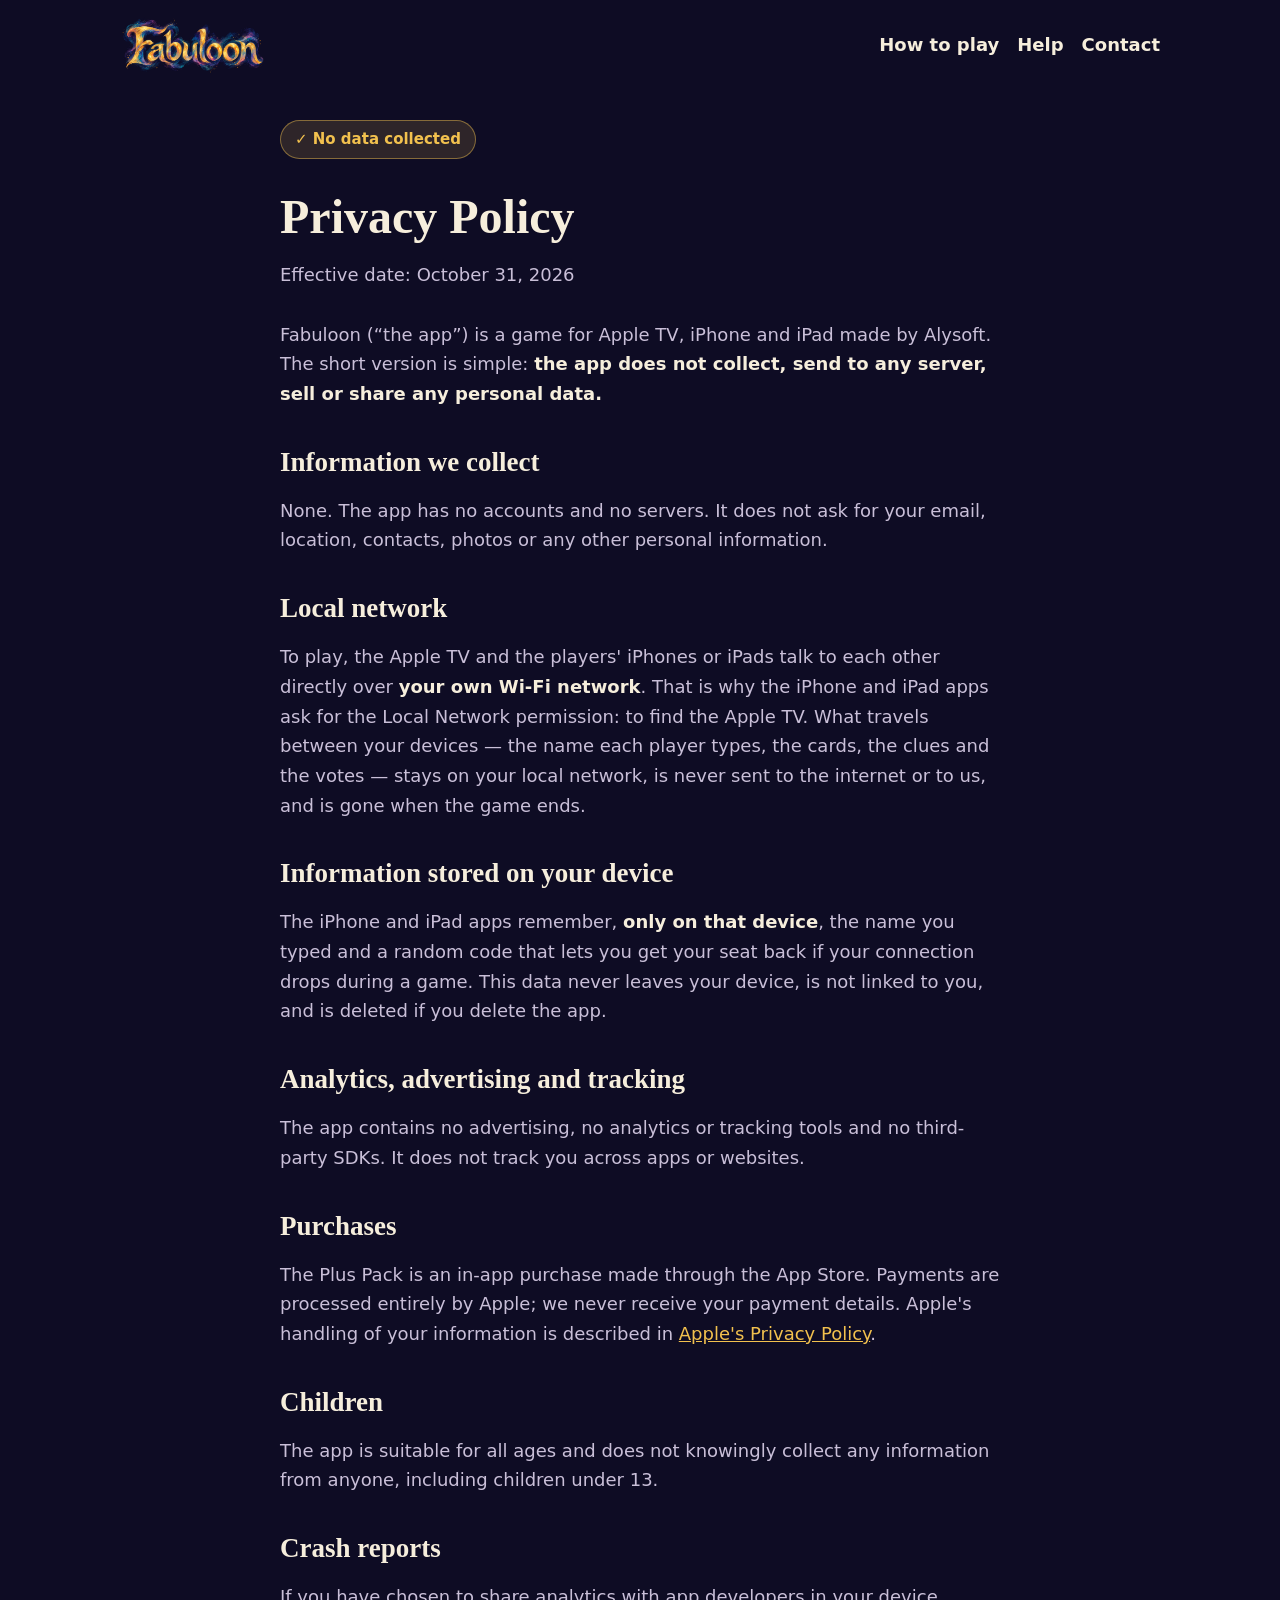
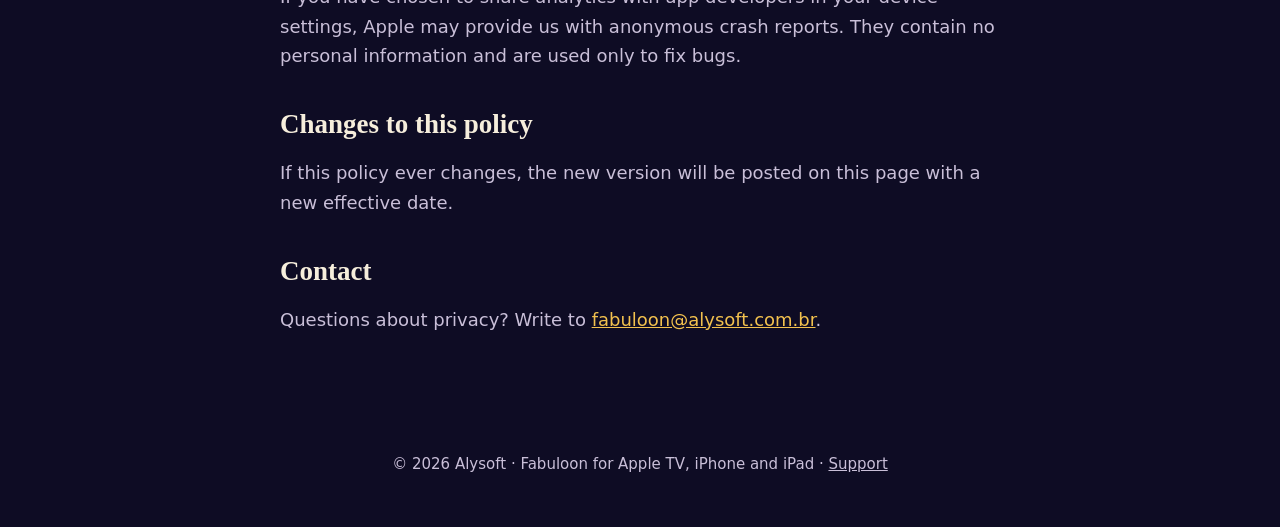
==== privacy.html @ 10f16127 "Support and privacy pages for Fabuloon Co-Authored-By: Claude Opus 5.5 <noreply@anthropic.com>" ====
<!doctype html>
<html lang="en">
<head>
<meta charset="utf-8">
<meta name="viewport" content="width=device-width, initial-scale=1">
<title>Fabuloon — Privacy Policy</title>
<meta name="description" content="Privacy Policy for Fabuloon (Apple TV, iPhone and iPad). The app collects no personal data.">
<meta name="theme-color" content="#0e0c24">
<link rel="icon" href="img/favicon.png"><link rel="apple-touch-icon" href="img/apple-touch-icon.png">
<link rel="stylesheet" href="style.css">
</head>
<body>
<div class="top">
  <a href="./"><img src="img/logo.png" alt="Fabuloon"></a>
  <nav><a href="./#how">How to play</a><a href="./#help">Help</a><a href="./#contact">Contact</a></nav>
</div>
<article class="doc">
  <span class="pill">✓ No data collected</span>
  <h1>Privacy Policy</h1>
  <p class="sub">Effective date: October 31, 2026</p>

  <p>Fabuloon (“the app”) is a game for Apple TV, iPhone and iPad made by Alysoft. The short version is simple: <b>the app does not collect, send to any server, sell or share any personal data.</b></p>

  <h2>Information we collect</h2>
  <p>None. The app has no accounts and no servers. It does not ask for your email, location, contacts, photos or any other personal information.</p>

  <h2>Local network</h2>
  <p>To play, the Apple TV and the players' iPhones or iPads talk to each other directly over <b>your own Wi‑Fi network</b>. That is why the iPhone and iPad apps ask for the Local Network permission: to find the Apple TV. What travels between your devices — the name each player types, the cards, the clues and the votes — stays on your local network, is never sent to the internet or to us, and is gone when the game ends.</p>

  <h2>Information stored on your device</h2>
  <p>The iPhone and iPad apps remember, <b>only on that device</b>, the name you typed and a random code that lets you get your seat back if your connection drops during a game. This data never leaves your device, is not linked to you, and is deleted if you delete the app.</p>

  <h2>Analytics, advertising and tracking</h2>
  <p>The app contains no advertising, no analytics or tracking tools and no third-party SDKs. It does not track you across apps or websites.</p>

  <h2>Purchases</h2>
  <p>The Plus Pack is an in-app purchase made through the App Store. Payments are processed entirely by Apple; we never receive your payment details. Apple's handling of your information is described in <a href="https://www.apple.com/legal/privacy/" rel="noopener">Apple's Privacy Policy</a>.</p>

  <h2>Children</h2>
  <p>The app is suitable for all ages and does not knowingly collect any information from anyone, including children under 13.</p>

  <h2>Crash reports</h2>
  <p>If you have chosen to share analytics with app developers in your device settings, Apple may provide us with anonymous crash reports. They contain no personal information and are used only to fix bugs.</p>

  <h2>Changes to this policy</h2>
  <p>If this policy ever changes, the new version will be posted on this page with a new effective date.</p>

  <h2>Contact</h2>
  <p>Questions about privacy? Write to <a href="mailto:fabuloon@alysoft.com.br">fabuloon@alysoft.com.br</a>.</p>
</article>
<footer>© 2026 Alysoft · Fabuloon for Apple TV, iPhone and iPad · <a href="./">Support</a></footer>
</body>
</html>
---- style.css ----
:root{
  --night:#0e0c24; --night2:#16123a; --dusk:#241b4a; --cream:#f6eedc; --muted:#c9bfd8; --gold:#f2c14e; --gold2:#d9a234;
  --card:rgba(30,24,64,.72); --line:rgba(246,238,220,.14);
  --serif:"New York",ui-serif,"Iowan Old Style","Palatino Linotype",Georgia,serif;
}
*{box-sizing:border-box}
html{scroll-behavior:smooth}
body{margin:0;background:var(--night);color:var(--cream);font:18px/1.65 system-ui,-apple-system,"Segoe UI",Roboto,sans-serif;-webkit-font-smoothing:antialiased}
a{color:var(--gold)}
img{max-width:100%;display:block}
.wrap{max-width:1080px;margin:0 auto;padding:0 20px}
h1,h2,h3,summary{font-family:var(--serif)}

/* hero: the valley far away, the game's cards drifting in it, the name in light */
.hero{position:relative;min-height:88vh;display:flex;align-items:center;justify-content:center;overflow:hidden;
  background:linear-gradient(180deg,rgba(14,12,36,.55),rgba(14,12,36,.25) 45%,var(--night) 100%),url(img/hero.jpg) center/cover no-repeat}
.drift{position:absolute;width:clamp(90px,11vw,150px);aspect-ratio:2/3;border-radius:10px;border:2px solid rgba(246,238,220,.8);
  background:center/cover no-repeat;opacity:.38;filter:blur(1.5px);box-shadow:0 10px 30px rgba(0,0,0,.5);animation:drift 26s ease-in-out infinite alternate}
.drift:nth-child(2){animation-duration:31s;animation-delay:-6s;opacity:.3;filter:blur(3px)}
.drift:nth-child(3){animation-duration:35s;animation-delay:-12s}
.drift:nth-child(4){animation-duration:29s;animation-delay:-3s;opacity:.28;filter:blur(3.5px)}
.drift:nth-child(5){animation-duration:33s;animation-delay:-9s}
.drift:nth-child(6){animation-duration:38s;animation-delay:-15s;opacity:.26;filter:blur(4px)}
@keyframes drift{from{transform:translate(0,0) rotate(-6deg)}to{transform:translate(4vw,-3vh) rotate(5deg)}}
.hero-inner{position:relative;z-index:1;text-align:center;padding:6vh 16px}
.hero img.logo{width:min(560px,82vw);margin:0 auto;filter:drop-shadow(0 0 28px rgba(242,193,78,.35));animation:breathe 6s ease-in-out infinite}
@keyframes breathe{0%,100%{filter:drop-shadow(0 0 18px rgba(242,193,78,.22))}50%{filter:drop-shadow(0 0 34px rgba(242,193,78,.45))}}
.tag{font-family:var(--serif);font-size:clamp(22px,3.4vw,34px);margin:14px 0 6px;text-shadow:0 2px 14px rgba(0,0,0,.7)}
.tag2{color:var(--muted);margin:0 0 26px}
.btns{display:flex;gap:12px;justify-content:center;flex-wrap:wrap}
.btn{display:inline-block;padding:12px 24px;border-radius:999px;text-decoration:none;font-weight:700;color:var(--night);background:var(--gold);
  box-shadow:0 0 24px rgba(242,193,78,.35);transition:transform .15s}
.btn:hover{transform:translateY(-2px)}
.btn.alt{background:rgba(22,18,58,.75);color:var(--cream);border:1px solid var(--line);box-shadow:none}

/* sections */
section{padding:64px 0}
h2{font-size:clamp(30px,4.2vw,44px);line-height:1.15;margin:0 0 8px}
.sub{color:var(--muted);margin:0 0 30px;max-width:720px}
.grid{display:grid;grid-template-columns:repeat(auto-fit,minmax(230px,1fr));gap:18px}
.card{background:var(--card);border:1px solid var(--line);border-radius:24px;padding:24px}
.card img.form{height:70px;width:auto;margin-bottom:6px;filter:drop-shadow(0 0 14px rgba(242,193,78,.25))}
.card h3{margin:6px 0 6px;font-size:23px}
.card p{margin:0;color:var(--muted)}

.shots{display:grid;grid-template-columns:repeat(auto-fit,minmax(420px,1fr));gap:16px}
@media (max-width:900px){.shots{grid-template-columns:1fr}}
.shots img{border-radius:16px;border:1px solid var(--line);box-shadow:0 14px 34px rgba(0,0,0,.45);aspect-ratio:16/9;object-fit:cover}

/* how to play */
ol.steps{counter-reset:step;list-style:none;padding:0;margin:0;display:grid;gap:14px}
ol.steps li{counter-increment:step;background:var(--card);border:1px solid var(--line);border-radius:20px;padding:18px 20px 18px 74px;position:relative}
ol.steps li::before{content:counter(step);position:absolute;left:20px;top:16px;width:38px;height:38px;border-radius:50%;display:grid;place-items:center;
  font:700 20px/1 var(--serif);color:var(--night);background:var(--gold)}
ol.steps b{font-family:var(--serif);font-size:20px}
.score{margin-top:18px;color:var(--muted)}

/* faq */
details{background:var(--card);border:1px solid var(--line);border-radius:18px;padding:0 20px;margin:0 0 12px}
summary{cursor:pointer;list-style:none;padding:16px 0;font-size:20px;display:flex;justify-content:space-between;gap:16px}
summary::-webkit-details-marker{display:none}
summary::after{content:"+";color:var(--gold);font-weight:700}
details[open] summary::after{content:"–"}
details p,details ul{margin:0 0 16px;color:var(--muted)}
kbd{background:var(--dusk);border:1px solid var(--line);border-bottom-width:3px;border-radius:6px;padding:1px 7px;font:600 14px/1.6 ui-monospace,monospace;color:var(--cream)}

/* contact */
.contact{text-align:center;background:radial-gradient(ellipse at top,rgba(242,193,78,.18),transparent 60%),var(--night2);border:1px solid var(--line);border-radius:28px;padding:48px 22px}
.contact p{color:var(--muted);margin:0 auto 22px;max-width:560px}
.contact .mail{display:inline-block;background:var(--gold);color:var(--night);font-weight:800;font-size:clamp(17px,2.6vw,22px);padding:14px 26px;border-radius:999px;text-decoration:none}

/* privacy page */
.top{display:flex;align-items:center;justify-content:space-between;gap:12px;padding:16px 20px;max-width:1080px;margin:0 auto}
.top img{height:58px;width:auto}
.top nav a{margin-left:18px;font-weight:700;text-decoration:none;color:var(--cream)}
.doc{max-width:760px;margin:0 auto;padding:30px 20px 70px}
.doc h1{font-size:clamp(34px,5vw,48px);margin:18px 0 4px}
.doc h2{font-size:27px;margin-top:38px}
.doc p,.doc li{color:var(--muted)}
.doc b{color:var(--cream)}
.pill{display:inline-block;background:rgba(242,193,78,.14);color:var(--gold);border:1px solid rgba(242,193,78,.45);border-radius:999px;padding:6px 14px;font-weight:700;font-size:15px}

footer{text-align:center;color:var(--muted);font-size:15px;padding:30px 20px 50px}
footer a{color:inherit}
@media (max-width:560px){ body{font-size:17px} section{padding:44px 0} .hero{min-height:72vh} .drift{display:none} }
@media (prefers-reduced-motion: reduce){ .drift,.hero img.logo{animation:none} }
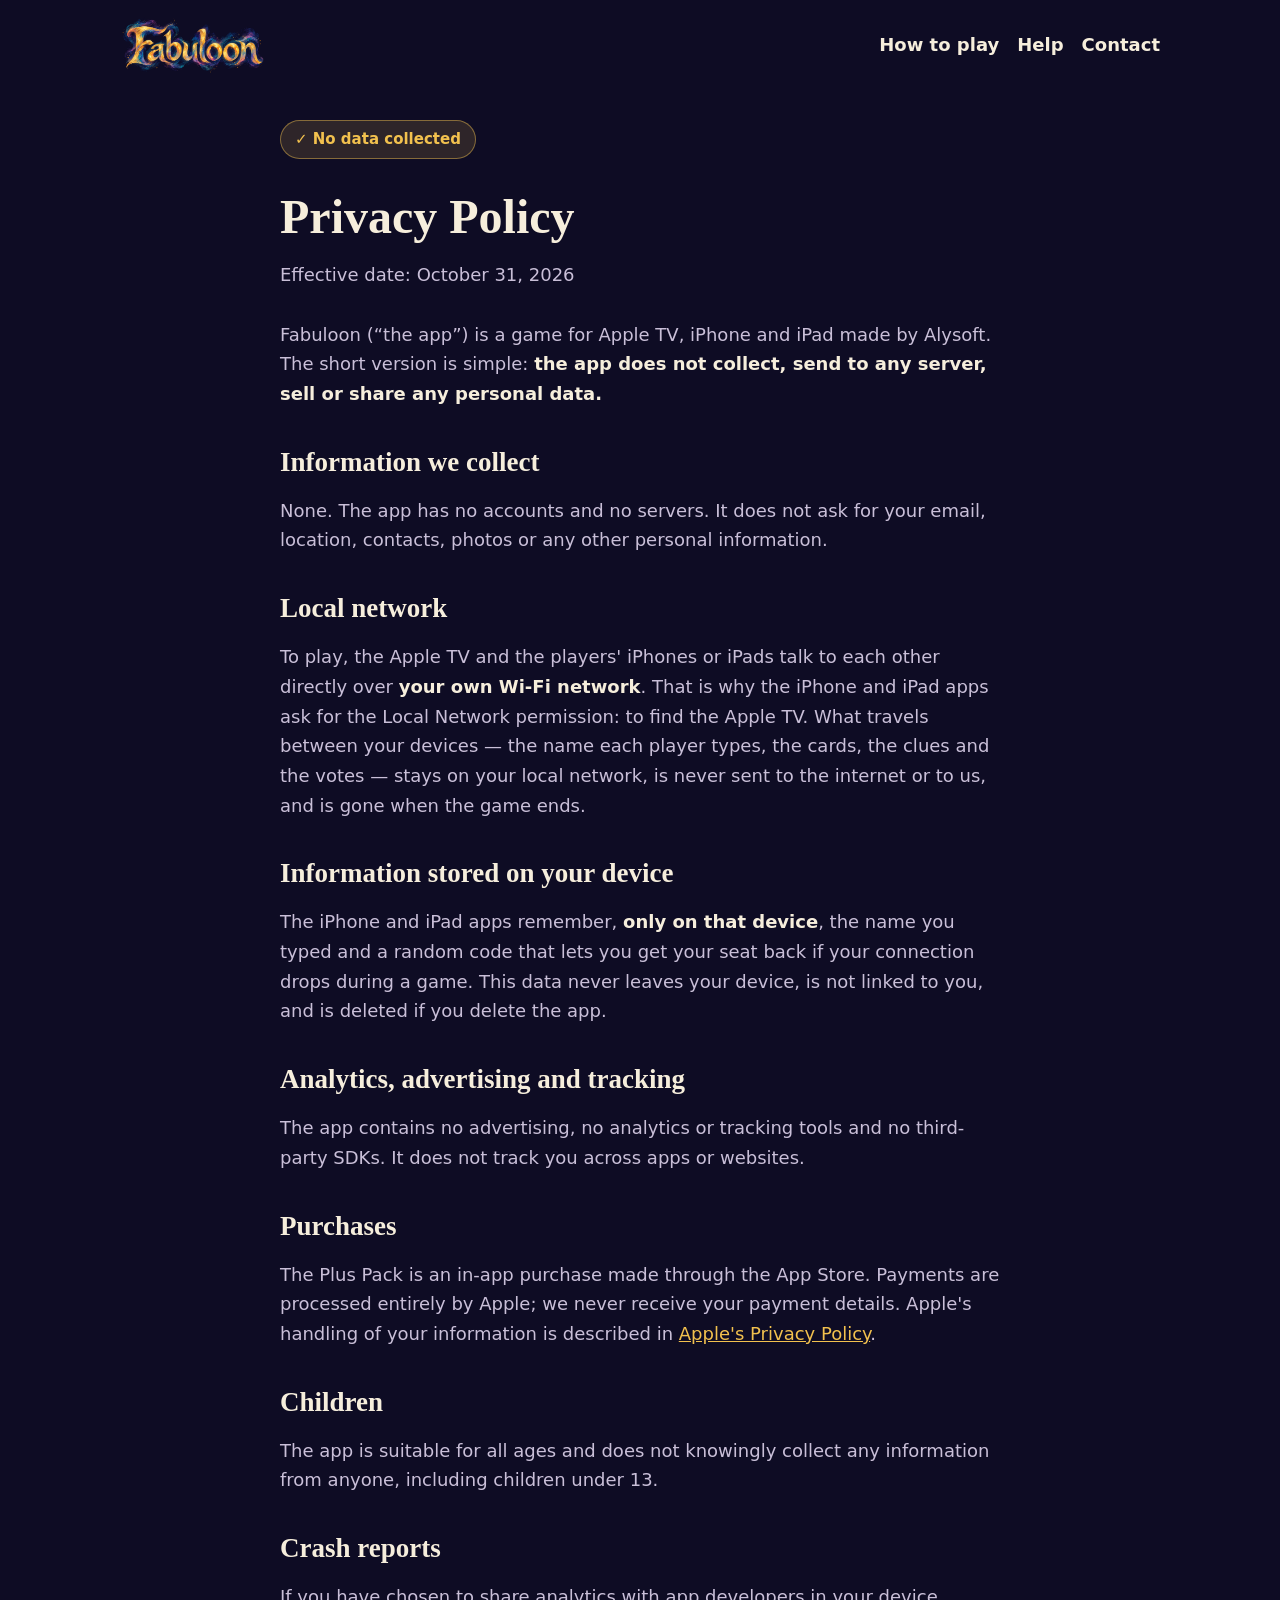
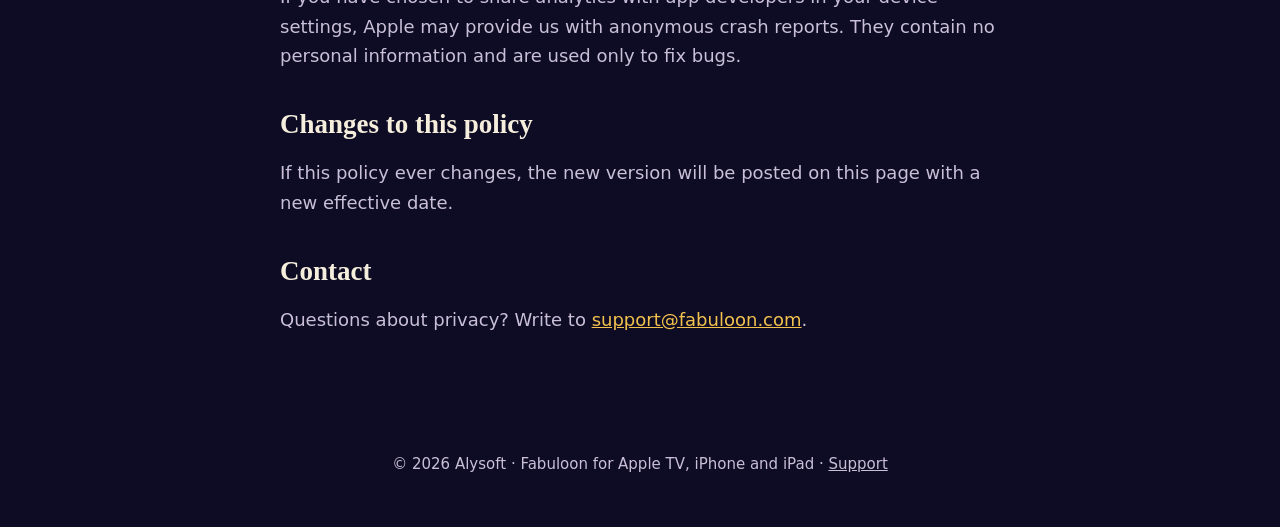
==== commit 9e474739: "Update Fabuloon support contact to support@fabuloon.com" ====
--- a/privacy.html
+++ b/privacy.html
@@ -46,7 +46,7 @@
   <p>If this policy ever changes, the new version will be posted on this page with a new effective date.</p>
 
   <h2>Contact</h2>
-  <p>Questions about privacy? Write to <a href="mailto:fabuloon@alysoft.com.br">fabuloon@alysoft.com.br</a>.</p>
+  <p>Questions about privacy? Write to <a href="mailto:support@fabuloon.com">support@fabuloon.com</a>.</p>
 </article>
 <footer>© 2026 Alysoft · Fabuloon for Apple TV, iPhone and iPad · <a href="./">Support</a></footer>
 </body>
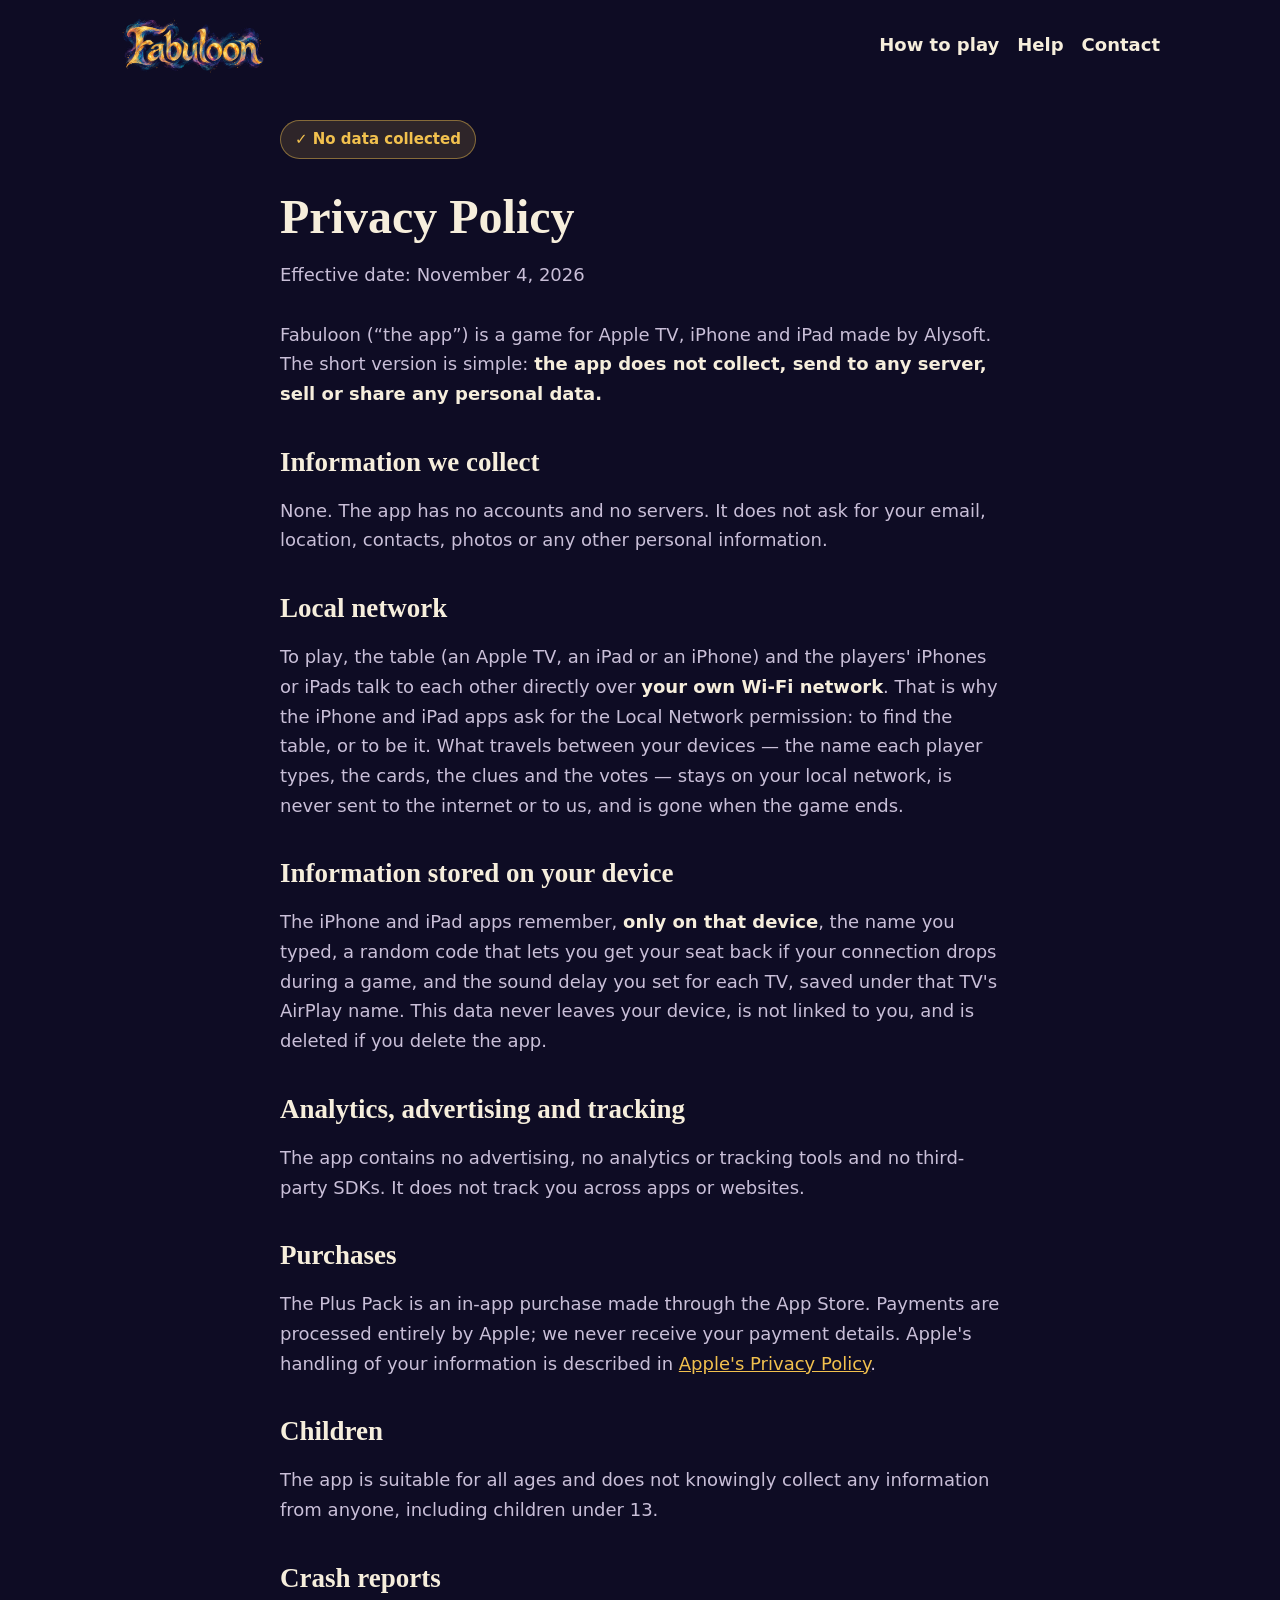
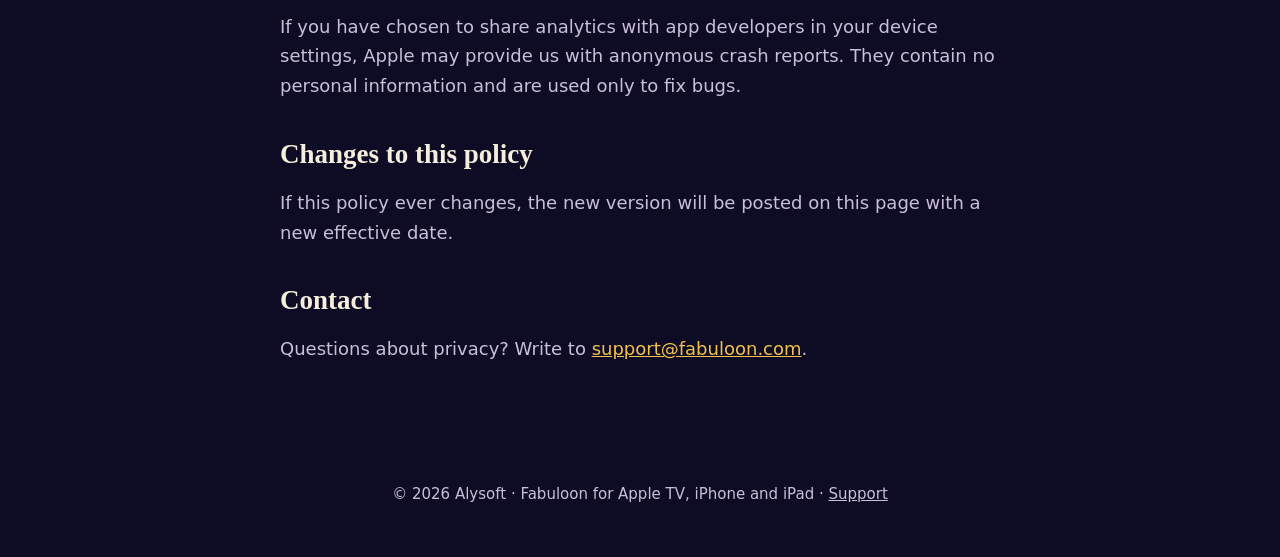
==== commit dedf553d: "Support for version 1.3: the table on an AirPlay TV and on an iPad Adds the iPad as the table, the t" ====
--- a/privacy.html
+++ b/privacy.html
@@ -17,7 +17,7 @@
 <article class="doc">
   <span class="pill">✓ No data collected</span>
   <h1>Privacy Policy</h1>
-  <p class="sub">Effective date: October 31, 2026</p>
+  <p class="sub">Effective date: November 4, 2026</p>
 
   <p>Fabuloon (“the app”) is a game for Apple TV, iPhone and iPad made by Alysoft. The short version is simple: <b>the app does not collect, send to any server, sell or share any personal data.</b></p>
 
@@ -25,10 +25,10 @@
   <p>None. The app has no accounts and no servers. It does not ask for your email, location, contacts, photos or any other personal information.</p>
 
   <h2>Local network</h2>
-  <p>To play, the Apple TV and the players' iPhones or iPads talk to each other directly over <b>your own Wi‑Fi network</b>. That is why the iPhone and iPad apps ask for the Local Network permission: to find the Apple TV. What travels between your devices — the name each player types, the cards, the clues and the votes — stays on your local network, is never sent to the internet or to us, and is gone when the game ends.</p>
+  <p>To play, the table (an Apple TV, an iPad or an iPhone) and the players' iPhones or iPads talk to each other directly over <b>your own Wi‑Fi network</b>. That is why the iPhone and iPad apps ask for the Local Network permission: to find the table, or to be it. What travels between your devices — the name each player types, the cards, the clues and the votes — stays on your local network, is never sent to the internet or to us, and is gone when the game ends.</p>
 
   <h2>Information stored on your device</h2>
-  <p>The iPhone and iPad apps remember, <b>only on that device</b>, the name you typed and a random code that lets you get your seat back if your connection drops during a game. This data never leaves your device, is not linked to you, and is deleted if you delete the app.</p>
+  <p>The iPhone and iPad apps remember, <b>only on that device</b>, the name you typed, a random code that lets you get your seat back if your connection drops during a game, and the sound delay you set for each TV, saved under that TV's AirPlay name. This data never leaves your device, is not linked to you, and is deleted if you delete the app.</p>
 
   <h2>Analytics, advertising and tracking</h2>
   <p>The app contains no advertising, no analytics or tracking tools and no third-party SDKs. It does not track you across apps or websites.</p>
